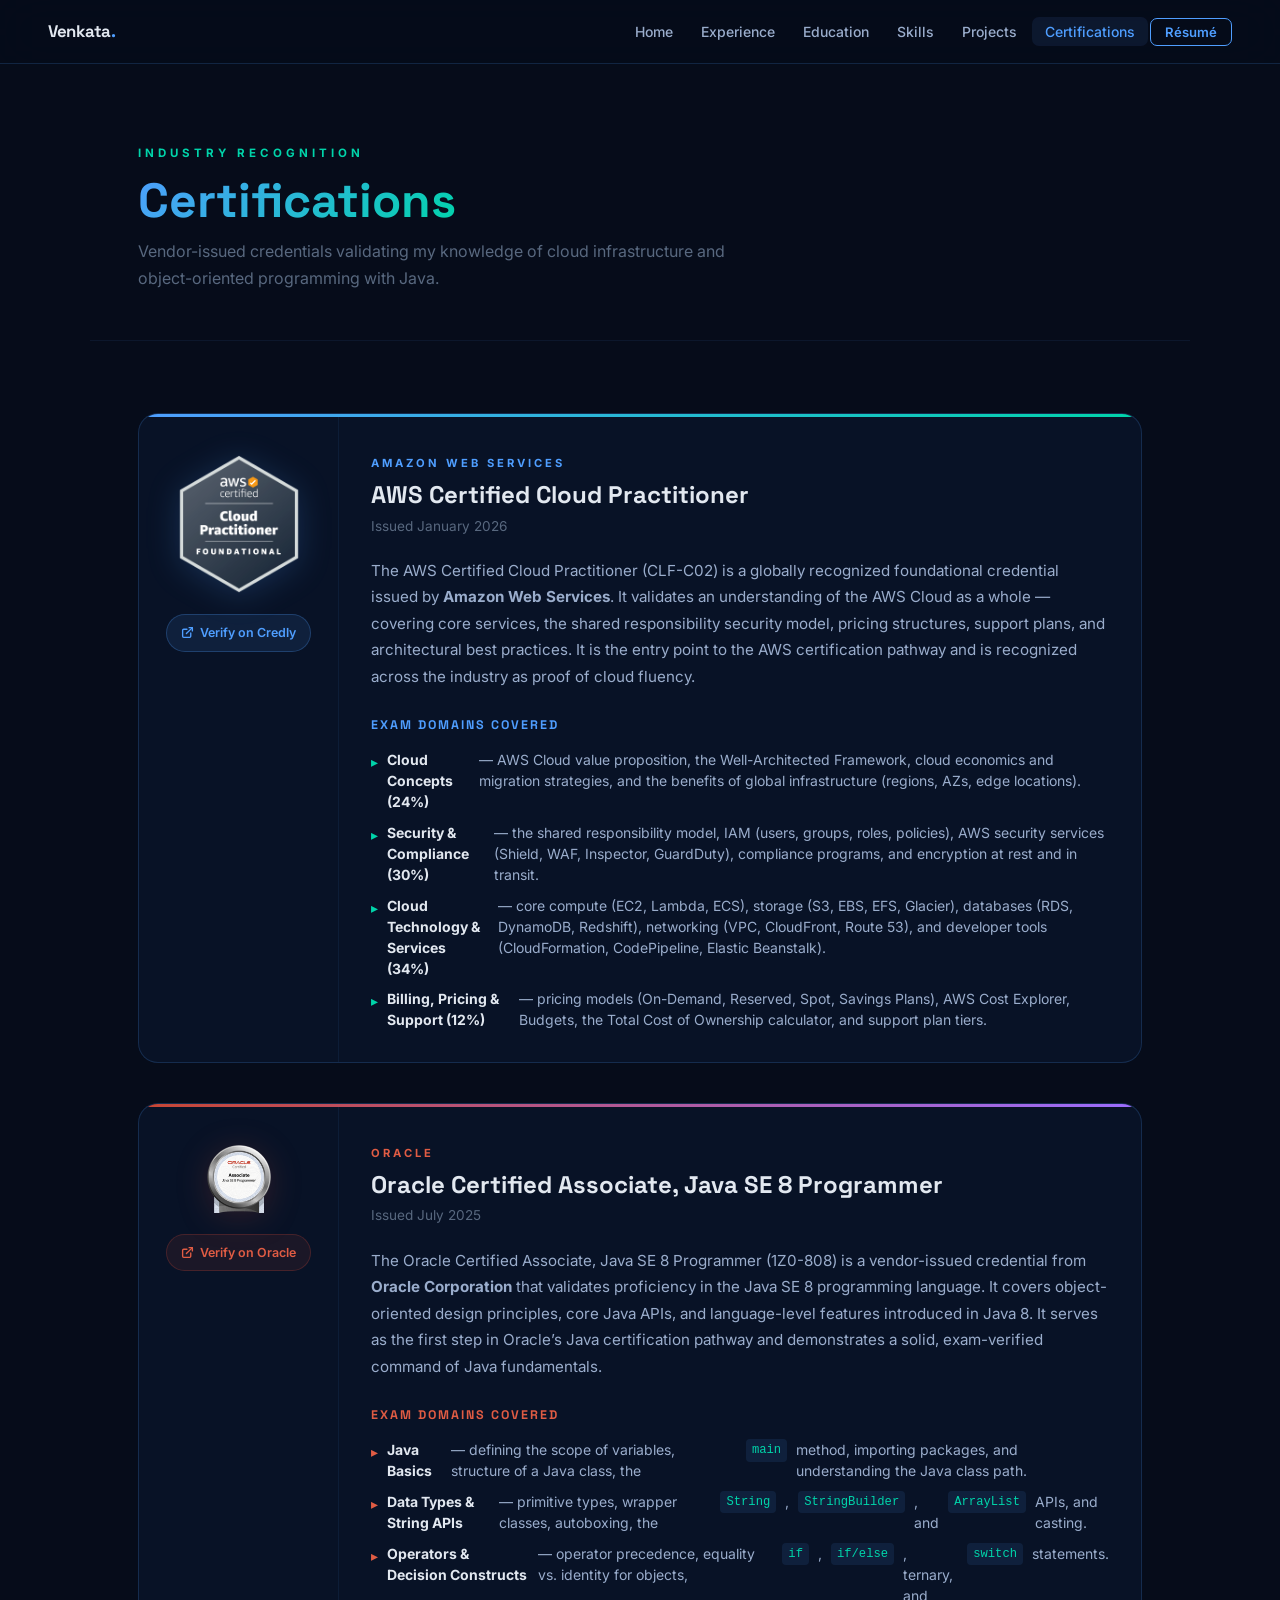
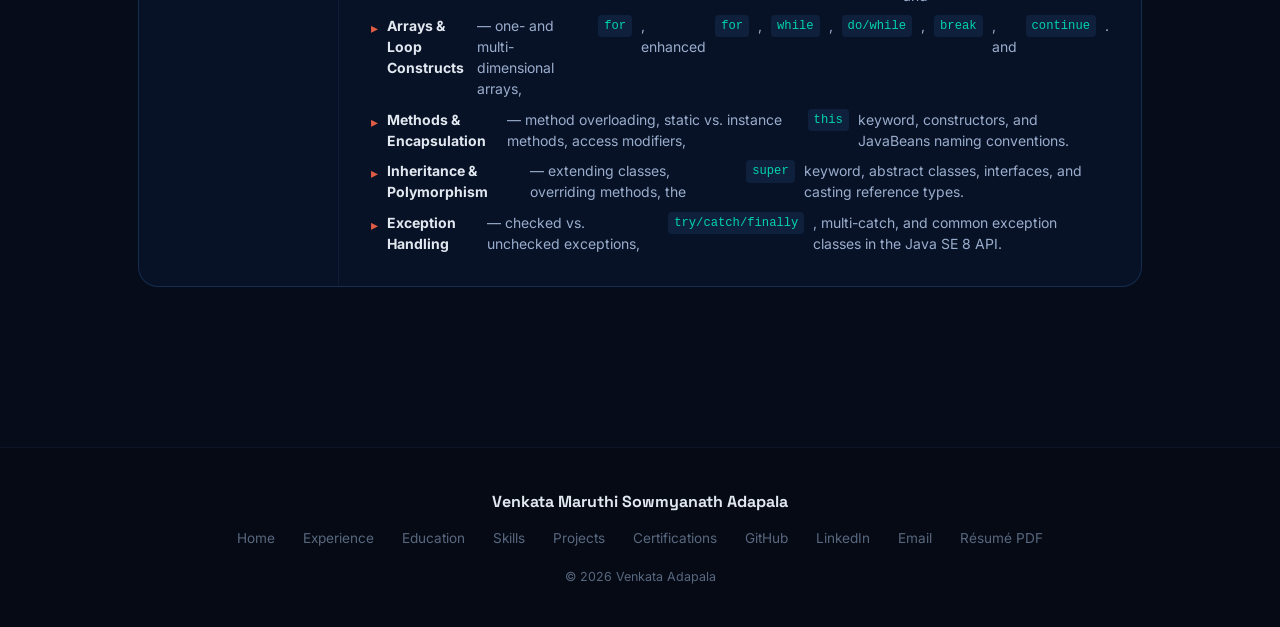
==== certifications.html @ 944f1731 "Redesign portfolio as multi-page dark-theme site - style.css: Complete rewrite to a dark glassmorphi" ====
<!doctype html>
<html lang="en">
  <head>
    <meta charset="utf-8" />
    <meta name="viewport" content="width=device-width, initial-scale=1" />
    <title>Certifications | Venkata Adapala</title>
    <link rel="stylesheet" href="style.css" />
    <style>
      /* ── Cert detail layout ── */
      .cert-detail-card {
        background: var(--card);
        border: 1px solid var(--border);
        border-radius: 20px;
        overflow: hidden;
        margin-bottom: 2.5rem;
        backdrop-filter: blur(10px);
        transition: border-color 0.3s, box-shadow 0.3s;
      }
      .cert-detail-card:hover {
        border-color: rgba(79, 158, 255, 0.4);
        box-shadow: var(--shadow), var(--glow-blue);
      }

      .cert-detail-top {
        position: relative;
      }
      .cert-detail-top::before {
        content: '';
        position: absolute;
        top: 0; left: 0; right: 0;
        height: 3px;
        background: linear-gradient(90deg, var(--accent), var(--teal));
      }
      .cert-detail-card.oracle .cert-detail-top::before {
        background: linear-gradient(90deg, #c74634, var(--purple));
      }

      .cert-detail-body {
        display: grid;
        grid-template-columns: 200px 1fr;
        gap: 0;
      }

      .cert-badge-col {
        display: flex;
        flex-direction: column;
        align-items: center;
        justify-content: flex-start;
        padding: 2.5rem 1.5rem 2rem;
        border-right: 1px solid var(--border-soft);
        gap: 1.25rem;
      }
      .cert-badge-img {
        width: 140px;
        height: auto;
        object-fit: contain;
        filter: drop-shadow(0 4px 16px rgba(79, 158, 255, 0.2));
        transition: transform 0.3s, filter 0.3s;
      }
      .cert-detail-card.oracle .cert-badge-img {
        filter: drop-shadow(0 4px 16px rgba(199, 70, 52, 0.2));
      }
      .cert-badge-img:hover {
        transform: scale(1.04);
      }
      .cert-verify-btn {
        display: inline-flex;
        align-items: center;
        gap: 6px;
        font-size: 0.78rem;
        font-weight: 600;
        padding: 7px 14px;
        border-radius: 20px;
        text-decoration: none;
        background: rgba(79, 158, 255, 0.1);
        border: 1px solid rgba(79, 158, 255, 0.25);
        color: var(--accent);
        transition: background 0.2s, border-color 0.2s;
        text-align: center;
      }
      .cert-verify-btn:hover {
        background: rgba(79, 158, 255, 0.2);
        border-color: var(--accent);
      }
      .cert-detail-card.oracle .cert-verify-btn {
        background: rgba(199, 70, 52, 0.1);
        border-color: rgba(199, 70, 52, 0.25);
        color: #e05c44;
      }
      .cert-detail-card.oracle .cert-verify-btn:hover {
        background: rgba(199, 70, 52, 0.2);
        border-color: #c74634;
      }

      .cert-info-col {
        padding: 2.5rem 2rem 2rem;
      }
      .cert-detail-issuer {
        font-size: 0.7rem;
        letter-spacing: 3px;
        text-transform: uppercase;
        color: var(--accent);
        font-weight: 700;
        margin-bottom: 0.4rem;
      }
      .cert-detail-card.oracle .cert-detail-issuer { color: #e05c44; }

      .cert-detail-title {
        font-family: var(--font-head);
        font-size: 1.5rem;
        font-weight: 700;
        color: var(--text);
        margin-bottom: 0.3rem;
        line-height: 1.25;
      }
      .cert-detail-date {
        font-size: 0.85rem;
        color: var(--muted);
        margin-bottom: 1.25rem;
      }
      .cert-detail-desc {
        font-size: 0.95rem;
        color: var(--text-dim);
        line-height: 1.75;
        margin-bottom: 1.5rem;
      }

      .cert-domains-heading {
        font-family: var(--font-head);
        font-size: 0.78rem;
        font-weight: 700;
        letter-spacing: 2px;
        text-transform: uppercase;
        color: var(--accent);
        margin-bottom: 0.85rem;
      }
      .cert-detail-card.oracle .cert-domains-heading { color: #e05c44; }

      .domain-list {
        list-style: none;
        display: grid;
        gap: 0.6rem;
      }
      .domain-list li {
        display: flex;
        align-items: flex-start;
        gap: 9px;
        font-size: 0.875rem;
        color: var(--text-dim);
        line-height: 1.5;
      }
      .domain-list li::before {
        content: '▸';
        color: var(--teal);
        flex-shrink: 0;
        margin-top: 2px;
      }
      .cert-detail-card.oracle .domain-list li::before { color: #e05c44; }
      .domain-list li strong { color: var(--text); }

      /* Responsive: stack on small screens */
      @media (max-width: 640px) {
        .cert-detail-body {
          grid-template-columns: 1fr;
        }
        .cert-badge-col {
          border-right: none;
          border-bottom: 1px solid var(--border-soft);
          padding: 2rem 1.5rem 1.5rem;
          flex-direction: row;
          justify-content: flex-start;
          gap: 1.5rem;
        }
        .cert-badge-img { width: 100px; }
      }
    </style>
  </head>
  <body>

    <!-- ── NAVBAR ── -->
    <nav class="navbar">
      <a class="nav-logo" href="index.html">Venkata<em>.</em></a>
      <ul class="nav-links" id="navLinks">
        <li><a href="index.html">Home</a></li>
        <li><a href="experience.html">Experience</a></li>
        <li><a href="education.html">Education</a></li>
        <li><a href="skills.html">Skills</a></li>
        <li><a href="projects.html">Projects</a></li>
        <li><a href="certifications.html" class="active">Certifications</a></li>
        <li><a href="assets/Resume.pdf" class="nav-resume" target="_blank" rel="noopener">R&eacute;sum&eacute;</a></li>
      </ul>
      <button class="hamburger" id="hamburger" aria-label="Toggle navigation">
        <span></span><span></span><span></span>
      </button>
    </nav>

    <div class="page-wrapper">

      <!-- ── PAGE HERO ── -->
      <div class="page-hero">
        <p class="page-hero-eyebrow">Industry Recognition</p>
        <h1 class="page-hero-title"><em>Certifications</em></h1>
        <p class="page-hero-sub">
          Vendor-issued credentials validating my knowledge of cloud infrastructure and
          object-oriented programming with Java.
        </p>
      </div>

      <!-- ════════════════════════════════════════════
           CERTIFICATIONS
           ════════════════════════════════════════════ -->
      <section class="section">

        <!-- ── AWS Certified Cloud Practitioner ── -->
        <article class="cert-detail-card reveal">
          <div class="cert-detail-top"></div>
          <div class="cert-detail-body">

            <div class="cert-badge-col">
              <img
                src="assets/images/AWSCP.png"
                alt="AWS Certified Cloud Practitioner badge"
                class="cert-badge-img"
              />
              <a
                href="https://www.credly.com/badges/1d6ad7a2-d130-4144-a106-b67f6eaf83ff/public_url"
                target="_blank"
                rel="noopener"
                class="cert-verify-btn"
              >
                <svg width="13" height="13" viewBox="0 0 24 24" fill="none" stroke="currentColor" stroke-width="2.5" stroke-linecap="round" stroke-linejoin="round" aria-hidden="true"><path d="M18 13v6a2 2 0 0 1-2 2H5a2 2 0 0 1-2-2V8a2 2 0 0 1 2-2h6"/><polyline points="15 3 21 3 21 9"/><line x1="10" y1="14" x2="21" y2="3"/></svg>
                Verify on Credly
              </a>
            </div>

            <div class="cert-info-col">
              <p class="cert-detail-issuer">Amazon Web Services</p>
              <h2 class="cert-detail-title">AWS Certified Cloud Practitioner</h2>
              <p class="cert-detail-date">Issued January 2026</p>

              <p class="cert-detail-desc">
                The AWS Certified Cloud Practitioner (CLF-C02) is a globally recognized
                foundational credential issued by <strong>Amazon Web Services</strong>.
                It validates an understanding of the AWS Cloud as a whole &mdash; covering
                core services, the shared responsibility security model, pricing structures,
                support plans, and architectural best practices. It is the entry point to
                the AWS certification pathway and is recognized across the industry as
                proof of cloud fluency.
              </p>

              <p class="cert-domains-heading">Exam Domains Covered</p>
              <ul class="domain-list">
                <li>
                  <strong>Cloud Concepts (24%)</strong> &mdash; AWS Cloud value proposition,
                  the Well-Architected Framework, cloud economics and migration strategies,
                  and the benefits of global infrastructure (regions, AZs, edge locations).
                </li>
                <li>
                  <strong>Security &amp; Compliance (30%)</strong> &mdash; the shared
                  responsibility model, IAM (users, groups, roles, policies), AWS security
                  services (Shield, WAF, Inspector, GuardDuty), compliance programs, and
                  encryption at rest and in transit.
                </li>
                <li>
                  <strong>Cloud Technology &amp; Services (34%)</strong> &mdash; core compute
                  (EC2, Lambda, ECS), storage (S3, EBS, EFS, Glacier), databases (RDS, DynamoDB,
                  Redshift), networking (VPC, CloudFront, Route 53), and developer tools
                  (CloudFormation, CodePipeline, Elastic Beanstalk).
                </li>
                <li>
                  <strong>Billing, Pricing &amp; Support (12%)</strong> &mdash; pricing models
                  (On-Demand, Reserved, Spot, Savings Plans), AWS Cost Explorer, Budgets, the
                  Total Cost of Ownership calculator, and support plan tiers.
                </li>
              </ul>
            </div>
          </div>
        </article>

        <!-- ── Oracle Certified Associate, Java SE 8 ── -->
        <article class="cert-detail-card oracle reveal">
          <div class="cert-detail-top"></div>
          <div class="cert-detail-body">

            <div class="cert-badge-col">
              <img
                src="assets/images/OCAJSE8.png"
                alt="Oracle Certified Associate Java SE 8 Programmer badge"
                class="cert-badge-img"
              />
              <a
                href="https://catalog-education.oracle.com/pls/certview/sharebadge?id=3DC06C202E5893F1482C2C084CE3075642F5B4B09B7A5D0A1B946CA68EA220D0"
                target="_blank"
                rel="noopener"
                class="cert-verify-btn"
              >
                <svg width="13" height="13" viewBox="0 0 24 24" fill="none" stroke="currentColor" stroke-width="2.5" stroke-linecap="round" stroke-linejoin="round" aria-hidden="true"><path d="M18 13v6a2 2 0 0 1-2 2H5a2 2 0 0 1-2-2V8a2 2 0 0 1 2-2h6"/><polyline points="15 3 21 3 21 9"/><line x1="10" y1="14" x2="21" y2="3"/></svg>
                Verify on Oracle
              </a>
            </div>

            <div class="cert-info-col">
              <p class="cert-detail-issuer">Oracle</p>
              <h2 class="cert-detail-title">Oracle Certified Associate, Java SE 8 Programmer</h2>
              <p class="cert-detail-date">Issued July 2025</p>

              <p class="cert-detail-desc">
                The Oracle Certified Associate, Java SE 8 Programmer (1Z0-808) is a
                vendor-issued credential from <strong>Oracle Corporation</strong> that
                validates proficiency in the Java SE 8 programming language. It covers
                object-oriented design principles, core Java APIs, and language-level
                features introduced in Java 8. It serves as the first step in Oracle&rsquo;s
                Java certification pathway and demonstrates a solid, exam-verified command
                of Java fundamentals.
              </p>

              <p class="cert-domains-heading">Exam Domains Covered</p>
              <ul class="domain-list">
                <li>
                  <strong>Java Basics</strong> &mdash; defining the scope of variables,
                  structure of a Java class, the <code>main</code> method, importing
                  packages, and understanding the Java class path.
                </li>
                <li>
                  <strong>Data Types &amp; String APIs</strong> &mdash; primitive types,
                  wrapper classes, autoboxing, the <code>String</code>,
                  <code>StringBuilder</code>, and <code>ArrayList</code> APIs, and casting.
                </li>
                <li>
                  <strong>Operators &amp; Decision Constructs</strong> &mdash; operator
                  precedence, equality vs. identity for objects, <code>if</code>,
                  <code>if/else</code>, ternary, and <code>switch</code> statements.
                </li>
                <li>
                  <strong>Arrays &amp; Loop Constructs</strong> &mdash; one- and
                  multi-dimensional arrays, <code>for</code>, enhanced <code>for</code>,
                  <code>while</code>, <code>do/while</code>, <code>break</code>, and
                  <code>continue</code>.
                </li>
                <li>
                  <strong>Methods &amp; Encapsulation</strong> &mdash; method overloading,
                  static vs. instance methods, access modifiers, <code>this</code> keyword,
                  constructors, and JavaBeans naming conventions.
                </li>
                <li>
                  <strong>Inheritance &amp; Polymorphism</strong> &mdash; extending classes,
                  overriding methods, the <code>super</code> keyword, abstract classes,
                  interfaces, and casting reference types.
                </li>
                <li>
                  <strong>Exception Handling</strong> &mdash; checked vs. unchecked exceptions,
                  <code>try/catch/finally</code>, multi-catch, and common exception classes
                  in the Java SE 8 API.
                </li>
              </ul>
            </div>
          </div>
        </article>

      </section>
    </div><!-- /page-wrapper -->

    <!-- ── FOOTER ── -->
    <footer class="site-footer">
      <div class="footer-name">Venkata Maruthi Sowmyanath Adapala</div>
      <div class="footer-links">
        <a href="index.html">Home</a>
        <a href="experience.html">Experience</a>
        <a href="education.html">Education</a>
        <a href="skills.html">Skills</a>
        <a href="projects.html">Projects</a>
        <a href="certifications.html">Certifications</a>
        <a href="https://github.com/AvianSilk" target="_blank" rel="noopener">GitHub</a>
        <a href="https://www.linkedin.com/in/venkata-adapala/" target="_blank" rel="noopener">LinkedIn</a>
        <a href="mailto:avmsowmyanath8@gmail.com">Email</a>
        <a href="assets/Resume.pdf" target="_blank" rel="noopener">R&eacute;sum&eacute; PDF</a>
      </div>
      <div class="footer-copy">&copy; <span id="year"></span> Venkata Adapala</div>
    </footer>

    <script src="script.js"></script>
  </body>
</html>
---- style.css ----
/* ============================================================
   Portfolio – Venkata Adapala
   Dark theme · Glassmorphism · Scroll-reveal · Multi-page
   ============================================================ */

@import url('https://fonts.googleapis.com/css2?family=Space+Grotesk:wght@400;500;600;700&family=Inter:wght@300;400;500;600&display=swap');

/* ---- Variables ---- */
:root {
  --bg:          #060c1a;
  --bg-2:        #0a1428;
  --card:        rgba(10, 20, 42, 0.85);
  --card-solid:  #0b1730;
  --accent:      #4f9eff;
  --teal:        #00d4aa;
  --purple:      #9b6dff;
  --amber:       #ffa94d;
  --text:        #e2e8f0;
  --text-dim:    #9aadcc;
  --muted:       #58687f;
  --border:      rgba(79, 158, 255, 0.18);
  --border-soft: rgba(79, 158, 255, 0.08);
  --shadow:      0 12px 40px rgba(0, 0, 0, 0.55);
  --glow-blue:   0 0 32px rgba(79, 158, 255, 0.22);
  --glow-teal:   0 0 32px rgba(0, 212, 170, 0.22);
  --font-head:   'Space Grotesk', system-ui, sans-serif;
  --font-body:   'Inter', system-ui, sans-serif;
}

/* ---- Reset ---- */
*, *::before, *::after { box-sizing: border-box; margin: 0; padding: 0; }
html { scroll-behavior: smooth; }
body {
  font-family: var(--font-body);
  background: var(--bg);
  color: var(--text);
  line-height: 1.7;
  overflow-x: hidden;
  min-height: 100vh;
}

/* ============================================================
   NAVBAR
   ============================================================ */
.navbar {
  position: fixed;
  top: 0; left: 0; right: 0;
  z-index: 1000;
  height: 64px;
  display: flex;
  align-items: center;
  justify-content: space-between;
  padding: 0 clamp(1rem, 4vw, 3rem);
  background: rgba(6, 12, 26, 0.82);
  backdrop-filter: blur(24px);
  -webkit-backdrop-filter: blur(24px);
  border-bottom: 1px solid var(--border);
}

.nav-logo {
  font-family: var(--font-head);
  font-weight: 700;
  font-size: 1.05rem;
  color: var(--text);
  text-decoration: none;
  letter-spacing: -0.3px;
  white-space: nowrap;
}
.nav-logo em { font-style: normal; color: var(--accent); }

.nav-links {
  display: flex;
  align-items: center;
  gap: 2px;
  list-style: none;
}
.nav-links a {
  color: var(--text-dim);
  text-decoration: none;
  font-size: 0.875rem;
  font-weight: 500;
  padding: 6px 13px;
  border-radius: 7px;
  transition: color 0.2s, background 0.2s;
}
.nav-links a:hover,
.nav-links a.active { color: var(--accent); background: rgba(79,158,255,0.09); }

.nav-resume {
  border: 1px solid var(--accent);
  color: var(--accent) !important;
  background: transparent !important;
  padding: 5px 14px !important;
  border-radius: 7px;
  font-weight: 600 !important;
  font-size: 0.82rem !important;
  transition: background 0.2s, color 0.2s !important;
}
.nav-resume:hover { background: var(--accent) !important; color: var(--bg) !important; }

.hamburger {
  display: none;
  flex-direction: column;
  justify-content: center;
  gap: 5px;
  cursor: pointer;
  background: none;
  border: none;
  padding: 4px;
}
.hamburger span {
  display: block;
  width: 22px;
  height: 2px;
  background: var(--text);
  border-radius: 2px;
  transition: transform 0.3s, opacity 0.3s;
}

/* ============================================================
   HERO
   ============================================================ */
.hero {
  position: relative;
  min-height: 100vh;
  display: flex;
  align-items: center;
  justify-content: center;
  padding: 80px 2rem 5rem;
  overflow: hidden;
}

#star-canvas {
  position: absolute;
  inset: 0;
  z-index: 0;
  pointer-events: none;
}

.hero-bg {
  position: absolute;
  inset: 0;
  background:
    radial-gradient(ellipse 80% 55% at 50% -5%, rgba(79,158,255,0.1) 0%, transparent 65%),
    radial-gradient(ellipse 45% 35% at 85% 80%, rgba(0,212,170,0.07) 0%, transparent 55%);
  z-index: 0;
}

.hero-content {
  position: relative;
  z-index: 2;
  text-align: center;
  max-width: 740px;
}

/* Hero photo */
.hero-photo {
  display: block;
  width: 200px;
  border-radius: 12px;
  margin: 0 auto 1.75rem;
  object-fit: cover;
  border: 1px solid var(--border);
}

/* Text */
.hero-eyebrow {
  font-size: 0.72rem;
  letter-spacing: 4px;
  text-transform: uppercase;
  color: var(--teal);
  font-weight: 700;
  margin-bottom: 0.6rem;
}

.hero-name {
  font-family: var(--font-head);
  font-size: clamp(2rem, 6vw, 3.6rem);
  font-weight: 700;
  line-height: 1.1;
  margin-bottom: 1rem;
  background: linear-gradient(120deg, #fff 0%, var(--accent) 50%, var(--teal) 100%);
  background-size: 200% 100%;
  -webkit-background-clip: text;
  background-clip: text;
  -webkit-text-fill-color: transparent;
  animation: shimmer 5s ease-in-out infinite;
}
@keyframes shimmer { 0%,100%{ background-position:0% 50%; } 50%{ background-position:100% 50%; } }

.hero-tagline {
  font-size: 1.15rem;
  color: var(--text-dim);
  margin-bottom: 0.4rem;
  min-height: 1.9rem;
}
.hero-tagline .typed-text { color: var(--accent); font-weight: 600; }
.cursor {
  display: inline-block;
  width: 2px;
  height: 1em;
  background: var(--accent);
  vertical-align: middle;
  margin-left: 2px;
  animation: blink 1s step-end infinite;
}
@keyframes blink { 50%{ opacity:0; } }

.hero-desc {
  font-size: 0.97rem;
  color: var(--muted);
  margin: 0.9rem auto 2.2rem;
  max-width: 460px;
}

.hero-actions {
  display: flex;
  gap: 12px;
  justify-content: center;
  flex-wrap: wrap;
  margin-bottom: 2.5rem;
}

.hero-socials {
  display: flex;
  gap: 10px;
  justify-content: center;
  flex-wrap: wrap;
}
.social-pill {
  display: inline-flex;
  align-items: center;
  gap: 6px;
  color: var(--muted);
  text-decoration: none;
  font-size: 0.85rem;
  padding: 6px 14px;
  border: 1px solid var(--border-soft);
  border-radius: 20px;
  transition: color 0.2s, border-color 0.2s, background 0.2s;
}
.social-pill:hover {
  color: var(--accent);
  border-color: var(--border);
  background: rgba(79,158,255,0.06);
}

/* ============================================================
   BUTTONS
   ============================================================ */
.btn {
  display: inline-flex;
  align-items: center;
  gap: 7px;
  padding: 11px 24px;
  border-radius: 8px;
  font-weight: 600;
  font-size: 0.9rem;
  text-decoration: none;
  border: none;
  cursor: pointer;
  transition: transform 0.2s, box-shadow 0.2s;
}
.btn:hover { transform: translateY(-2px); }

.btn-primary {
  background: linear-gradient(135deg, var(--accent) 0%, #3b82f6 100%);
  color: #fff;
}
.btn-primary:hover { box-shadow: 0 8px 28px rgba(79,158,255,0.4); }

.btn-teal {
  background: linear-gradient(135deg, var(--teal) 0%, #00a888 100%);
  color: #040c1a;
  font-weight: 700;
}
.btn-teal:hover { box-shadow: 0 8px 28px rgba(0,212,170,0.38); }

.btn-ghost {
  background: transparent;
  border: 1px solid var(--border);
  color: var(--text-dim);
}
.btn-ghost:hover { border-color: var(--accent); color: var(--accent); }

.link-btn,
.cert-verify-btn {
  display: inline-flex;
  align-items: center;
  gap: 6px;
  font-size: 0.78rem;
  font-weight: 600;
  padding: 7px 14px;
  border-radius: 20px;
  text-decoration: none;
  background: rgba(79, 158, 255, 0.1);
  border: 1px solid rgba(79, 158, 255, 0.25);
  color: var(--accent);
  transition: background 0.2s, border-color 0.2s;
  text-align: center;
}
.link-btn:hover,
.cert-verify-btn:hover {
  background: rgba(79, 158, 255, 0.2);
  border-color: var(--accent);
}

/* ============================================================
   PAGE WRAPPER (non-hero pages)
   ============================================================ */
.page-wrapper { padding-top: 64px; }

.page-hero {
  padding: 5rem clamp(1rem,4vw,3rem) 3rem;
  max-width: 1100px;
  margin: 0 auto;
  border-bottom: 1px solid var(--border-soft);
}
.page-hero-eyebrow {
  font-size: 0.72rem;
  letter-spacing: 4px;
  text-transform: uppercase;
  color: var(--teal);
  font-weight: 700;
  margin-bottom: 0.6rem;
}
.page-hero-title {
  font-family: var(--font-head);
  font-size: clamp(2rem, 5vw, 3rem);
  font-weight: 700;
  color: var(--text);
  line-height: 1.15;
}
.page-hero-title em {
  font-style: normal;
  background: linear-gradient(135deg, var(--accent), var(--teal));
  -webkit-background-clip: text;
  background-clip: text;
  -webkit-text-fill-color: transparent;
}
.page-hero-sub {
  font-size: 1rem;
  color: var(--muted);
  margin-top: 0.6rem;
  max-width: 600px;
}

/* ============================================================
   SECTION
   ============================================================ */
.section {
  padding: 4.5rem clamp(1rem,4vw,3rem);
  max-width: 1100px;
  margin: 0 auto;
}

.section-eyebrow {
  font-size: 0.7rem;
  letter-spacing: 4px;
  text-transform: uppercase;
  color: var(--teal);
  font-weight: 700;
  margin-bottom: 0.5rem;
}
.section-title {
  font-family: var(--font-head);
  font-size: clamp(1.5rem,3.5vw,2rem);
  font-weight: 700;
  color: var(--text);
  margin-bottom: 0.4rem;
}
.section-title em {
  font-style: normal;
  background: linear-gradient(135deg, var(--accent), var(--teal));
  -webkit-background-clip: text;
  background-clip: text;
  -webkit-text-fill-color: transparent;
}
.section-rule {
  width: 48px;
  height: 3px;
  background: linear-gradient(90deg, var(--accent), var(--teal));
  border-radius: 3px;
  margin-bottom: 2.5rem;
}

/* ============================================================
   GLASS CARD (generic)
   ============================================================ */
.glass-card {
  background: var(--card);
  border: 1px solid var(--border);
  border-radius: 16px;
  padding: 2rem;
  backdrop-filter: blur(12px);
  -webkit-backdrop-filter: blur(12px);
  transition: border-color 0.3s, box-shadow 0.3s, transform 0.3s;
}
.glass-card:hover {
  border-color: rgba(79,158,255,0.38);
  box-shadow: var(--glow-blue), var(--shadow);
  transform: translateY(-4px);
}

/* ============================================================
   SCROLL REVEAL
   ============================================================ */
.reveal {
  opacity: 0;
  transform: translateY(22px);
  transition: opacity 0.6s ease, transform 0.6s ease;
}
.reveal.visible { opacity: 1; transform: none; }
.reveal-delay-1 { transition-delay: 0.1s; }
.reveal-delay-2 { transition-delay: 0.2s; }
.reveal-delay-3 { transition-delay: 0.3s; }

/* ============================================================
   HOME – SUMMARY
   ============================================================ */
.summary-card {
  background: var(--card);
  border: 1px solid var(--border);
  border-radius: 18px;
  padding: 2.5rem;
  backdrop-filter: blur(12px);
}
.summary-card p {
  font-size: 1.05rem;
  color: var(--text-dim);
  line-height: 1.8;
}
.summary-card p strong { color: var(--text); }

/* Stats row */
.stats-grid {
  display: grid;
  grid-template-columns: repeat(3, 1fr);
  gap: 1rem;
  margin-top: 2rem;
}
.stat-card {
  background: var(--card);
  border: 1px solid var(--border);
  border-radius: 14px;
  padding: 1.4rem 1rem;
  text-align: center;
  transition: transform 0.3s, border-color 0.3s;
}
.stat-card:hover { transform: translateY(-3px); border-color: rgba(79,158,255,0.35); }
.stat-number {
  font-family: var(--font-head);
  font-size: 2.2rem;
  font-weight: 700;
  background: linear-gradient(135deg, var(--accent), var(--teal));
  -webkit-background-clip: text;
  background-clip: text;
  -webkit-text-fill-color: transparent;
  display: block;
  line-height: 1.1;
}
.stat-label { font-size: 0.8rem; color: var(--muted); margin-top: 5px; line-height: 1.3; }

/* ============================================================
   HOME – AWARDS
   ============================================================ */
.awards-grid {
  display: grid;
  grid-template-columns: 1fr 1fr;
  gap: 1.25rem;
}
.award-card {
  background: var(--card);
  border: 1px solid var(--border);
  border-radius: 14px;
  padding: 1.5rem;
  display: flex;
  gap: 1.1rem;
  align-items: flex-start;
  transition: border-color 0.3s, transform 0.3s;
}
.award-card:hover { border-color: rgba(79,158,255,0.35); transform: translateY(-3px); }
.award-icon {
  font-size: 1.6rem;
  width: 48px;
  height: 48px;
  flex-shrink: 0;
  display: flex;
  align-items: center;
  justify-content: center;
  background: rgba(79,158,255,0.08);
  border: 1px solid var(--border);
  border-radius: 12px;
}
.award-title {
  font-family: var(--font-head);
  font-size: 0.97rem;
  font-weight: 600;
  color: var(--text);
}
.award-meta { font-size: 0.8rem; color: var(--muted); margin-top: 2px; }
.award-desc { font-size: 0.875rem; color: var(--text-dim); margin-top: 6px; line-height: 1.5; }

/* ============================================================
   PROJECTS PAGE
   ============================================================ */
.project-card {
  background: var(--card);
  border: 1px solid var(--border);
  border-radius: 20px;
  overflow: hidden;
  margin-bottom: 2.5rem;
  backdrop-filter: blur(10px);
  transition: border-color 0.3s, box-shadow 0.3s;
}
.project-card:hover {
  border-color: rgba(79,158,255,0.4);
  box-shadow: var(--shadow), var(--glow-blue);
}

.project-header {
  padding: 2rem 2rem 1.5rem;
  border-bottom: 1px solid var(--border-soft);
  position: relative;
}
.project-header::before {
  content: '';
  position: absolute;
  top: 0; left: 0; right: 0;
  height: 3px;
  background: linear-gradient(90deg, var(--accent), var(--teal));
}
.project-header.purple-top::before {
  background: linear-gradient(90deg, var(--purple), var(--accent));
}

.project-type {
  font-size: 0.7rem;
  letter-spacing: 3px;
  text-transform: uppercase;
  color: var(--teal);
  font-weight: 700;
  margin-bottom: 0.5rem;
}
.project-title-row {
  display: flex;
  align-items: center;
  gap: 14px;
  flex-wrap: wrap;
  margin-bottom: 0.3rem;
}
.project-logo {
  height: 40px;
  width: auto;
  object-fit: contain;
  border-radius: 8px;
}
.project-title {
  font-family: var(--font-head);
  font-size: 1.65rem;
  font-weight: 700;
  color: var(--text);
}
.project-title a { color: inherit; text-decoration: none; transition: color 0.2s; }
.project-title a:hover { color: var(--accent); }
.project-date { font-size: 0.83rem; color: var(--muted); }

.project-body { padding: 1.75rem 2rem 0; }
.project-desc {
  font-size: 0.95rem;
  color: var(--text-dim);
  line-height: 1.75;
  margin-bottom: 1.5rem;
}

/* Tech tags */
.tech-stack { display: flex; flex-wrap: wrap; gap: 8px; margin-bottom: 1.5rem; }
.tag {
  font-size: 0.76rem;
  font-weight: 600;
  padding: 4px 11px;
  border-radius: 20px;
  letter-spacing: 0.2px;
  text-decoration: none;
}
a.tag:hover { opacity: 0.8; }
.tag-blue   { background:rgba(79,158,255,0.12); color:var(--accent);  border:1px solid rgba(79,158,255,0.25); }
.tag-teal   { background:rgba(0,212,170,0.1);   color:var(--teal);   border:1px solid rgba(0,212,170,0.22); }
.tag-purple { background:rgba(155,109,255,0.1); color:var(--purple); border:1px solid rgba(155,109,255,0.22); }
.tag-amber  { background:rgba(255,169,77,0.1);  color:var(--amber);  border:1px solid rgba(255,169,77,0.22); }
.tag-gray   { background:rgba(90,105,125,0.14); color:var(--text-dim);border:1px solid rgba(90,105,125,0.2); }

/* Feature list */
.features-heading {
  font-family: var(--font-head);
  font-size: 0.82rem;
  font-weight: 700;
  letter-spacing: 2px;
  text-transform: uppercase;
  color: var(--accent);
  margin-bottom: 0.85rem;
}
.feature-list { list-style: none; display: grid; gap: 0.65rem; margin-bottom: 1.5rem; }
.feature-list li {
  display: flex;
  gap: 9px;
  align-items: flex-start;
  font-size: 0.9rem;
  color: var(--text-dim);
  line-height: 1.55;
}
.feature-list li::before { content:'▸'; color:var(--teal); flex-shrink:0; margin-top:2px; }
.feature-list li strong { color: var(--text); }

/* Project metrics bar */
.metrics-row {
  display: flex;
  flex-wrap: wrap;
  gap: 0.75rem;
  margin-bottom: 1.5rem;
}
.metric-chip {
  display: inline-flex;
  align-items: center;
  gap: 6px;
  font-size: 0.8rem;
  font-weight: 600;
  padding: 5px 13px;
  border-radius: 20px;
  background: rgba(0,212,170,0.08);
  border: 1px solid rgba(0,212,170,0.18);
  color: var(--teal);
}

.project-footer {
  padding: 1.25rem 2rem;
  border-top: 1px solid var(--border-soft);
  display: flex;
  gap: 1rem;
  align-items: center;
  flex-wrap: wrap;
}

/* two-col features on large screens */
.features-2col { columns: 2; column-gap: 2rem; }
.features-2col li { break-inside: avoid; }

/* ============================================================
   CERTIFICATIONS
   ============================================================ */
.cert-grid {
  display: grid;
  grid-template-columns: 1fr 1fr;
  gap: 1.5rem;
}
.cert-card {
  background: var(--card);
  border: 1px solid var(--border);
  border-radius: 16px;
  padding: 1.75rem;
  position: relative;
  overflow: hidden;
  backdrop-filter: blur(10px);
  transition: border-color 0.3s, box-shadow 0.3s, transform 0.3s;
}
.cert-card::after {
  content: '';
  position: absolute;
  bottom: 0; left: 0; right: 0;
  height: 3px;
  background: linear-gradient(90deg, var(--accent), var(--purple));
}
.cert-card:hover {
  border-color: rgba(79,158,255,0.38);
  box-shadow: var(--shadow), var(--glow-blue);
  transform: translateY(-4px);
}
.cert-issuer {
  font-size: 0.7rem;
  letter-spacing: 3px;
  text-transform: uppercase;
  color: var(--accent);
  font-weight: 700;
  margin-bottom: 0.5rem;
}
.cert-title {
  font-family: var(--font-head);
  font-size: 1.05rem;
  font-weight: 700;
  color: var(--text);
  margin-bottom: 0.4rem;
  line-height: 1.3;
}
.cert-title a { color: inherit; text-decoration: none; }
.cert-title a:hover { color: var(--accent); }
.cert-date { font-size: 0.8rem; color: var(--muted); margin-bottom: 0.9rem; }
.cert-desc { font-size: 0.875rem; color: var(--text-dim); line-height: 1.6; }

/* ============================================================
   EXPERIENCE TIMELINE
   ============================================================ */
.timeline {
  position: relative;
  padding-left: 2.25rem;
}
.timeline::before {
  content: '';
  position: absolute;
  left: 0; top: 6px; bottom: 0;
  width: 2px;
  background: linear-gradient(180deg, var(--accent), var(--teal) 70%, transparent);
}
.timeline-item { position: relative; margin-bottom: 2.75rem; }
.timeline-dot {
  position: absolute;
  left: -2.55rem;
  top: 5px;
  width: 14px;
  height: 14px;
  border-radius: 50%;
  background: var(--accent);
  border: 2.5px solid var(--bg);
  box-shadow: 0 0 0 3px rgba(79,158,255,0.28);
}
.timeline-date {
  font-size: 0.76rem;
  color: var(--teal);
  font-weight: 700;
  letter-spacing: 1px;
  text-transform: uppercase;
  margin-bottom: 0.35rem;
}
.timeline-title {
  font-family: var(--font-head);
  font-size: 1.15rem;
  font-weight: 700;
  color: var(--text);
  margin-bottom: 0.2rem;
}
.timeline-sub { font-size: 0.875rem; color: var(--muted); margin-bottom: 0.8rem; }
.timeline-sub a { color: var(--accent); text-decoration: none; }
.timeline-sub a:hover { text-decoration: underline; }

.timeline-content {
  background: var(--card);
  border: 1px solid var(--border);
  border-radius: 14px;
  padding: 1.35rem 1.5rem;
  backdrop-filter: blur(8px);
}
.timeline-list { list-style: none; display: grid; gap: 0.6rem; }
.timeline-list li {
  display: flex;
  gap: 9px;
  align-items: flex-start;
  font-size: 0.9rem;
  color: var(--text-dim);
  line-height: 1.55;
}
.timeline-list li::before { content:'▸'; color:var(--accent); flex-shrink:0; margin-top:2px; }
.timeline-list li strong { color: var(--text); }
.timeline-badge {
  display: inline-flex;
  align-items: center;
  gap: 5px;
  font-size: 0.76rem;
  font-weight: 700;
  padding: 3px 10px;
  border-radius: 20px;
  background: rgba(255,169,77,0.1);
  border: 1px solid rgba(255,169,77,0.22);
  color: var(--amber);
  margin-top: 0.75rem;
}

/* ============================================================
   EDUCATION
   ============================================================ */
.edu-card {
  background: var(--card);
  border: 1px solid var(--border);
  border-radius: 16px;
  padding: 2rem 2rem 2rem 2.5rem;
  position: relative;
  overflow: hidden;
  backdrop-filter: blur(10px);
  transition: border-color 0.3s, transform 0.3s;
}
.edu-card:hover { border-color: rgba(79,158,255,0.35); transform: translateY(-3px); }
.edu-card::before {
  content: '';
  position: absolute;
  top: 0; left: 0;
  width: 4px; height: 100%;
  background: linear-gradient(180deg, var(--accent), var(--teal));
  border-radius: 16px 0 0 16px;
}
.edu-degree {
  font-family: var(--font-head);
  font-size: 1.2rem;
  font-weight: 700;
  color: var(--text);
  margin-bottom: 0.25rem;
}
.edu-school { font-size: 0.9rem; color: var(--accent); font-weight: 500; margin-bottom: 0.2rem; }
.edu-dates  { font-size: 0.82rem; color: var(--muted); margin-bottom: 1.1rem; }
.edu-details { display: grid; gap: 0.6rem; }
.edu-detail {
  font-size: 0.875rem;
  color: var(--text-dim);
  display: flex;
  gap: 8px;
  align-items: flex-start;
  line-height: 1.55;
}
.edu-detail::before { content:'▸'; color:var(--teal); flex-shrink:0; margin-top:2px; }
.edu-detail strong { color: var(--text); }

/* ============================================================
   SKILLS PAGE
   ============================================================ */
.skills-grid {
  display: grid;
  grid-template-columns: 1fr 1fr;
  gap: 1.5rem;
}

.skill-group {
  background: var(--card);
  border: 1px solid var(--border);
  border-radius: 16px;
  padding: 1.75rem;
  backdrop-filter: blur(10px);
  transition: border-color 0.3s;
}
.skill-group:hover { border-color: rgba(79,158,255,0.3); }

.skill-group-header {
  display: flex;
  align-items: center;
  gap: 10px;
  margin-bottom: 1.25rem;
}
.skill-group-icon {
  font-size: 1.2rem;
  width: 38px;
  height: 38px;
  display: flex;
  align-items: center;
  justify-content: center;
  background: rgba(79,158,255,0.08);
  border: 1px solid var(--border);
  border-radius: 10px;
  flex-shrink: 0;
}
.skill-group-name {
  font-family: var(--font-head);
  font-size: 0.95rem;
  font-weight: 600;
  color: var(--text);
}

.skill-tags { display: flex; flex-wrap: wrap; gap: 9px; }
.skill-tag {
  font-size: 0.8rem;
  font-weight: 500;
  padding: 6px 14px;
  border-radius: 20px;
  background: rgba(79,158,255,0.07);
  border: 1px solid rgba(79,158,255,0.14);
  color: var(--text-dim);
  cursor: default;
  transition: background 0.2s, color 0.2s, border-color 0.2s, transform 0.2s;
}
.skill-tag:hover {
  background: rgba(79,158,255,0.15);
  color: var(--text);
  border-color: rgba(79,158,255,0.4);
  transform: translateY(-2px);
}
.skill-tag.star {
  background: rgba(0,212,170,0.08);
  border-color: rgba(0,212,170,0.2);
  color: var(--teal);
}
.skill-tag.star:hover {
  background: rgba(0,212,170,0.18);
  border-color: rgba(0,212,170,0.45);
}

/* proficiency legend strip */
.skills-legend {
  display: flex;
  gap: 1.5rem;
  align-items: center;
  margin-bottom: 2rem;
  flex-wrap: wrap;
}
.legend-item { display: flex; align-items: center; gap: 7px; font-size: 0.83rem; color: var(--muted); }
.legend-dot {
  width: 10px; height: 10px;
  border-radius: 50%;
}
.legend-dot.primary { background: var(--teal); }
.legend-dot.normal  { background: var(--accent); }

/* ============================================================
   FOOTER
   ============================================================ */
.site-footer {
  border-top: 1px solid var(--border-soft);
  padding: 2.5rem clamp(1rem,4vw,3rem);
  text-align: center;
  margin-top: 3rem;
  background: rgba(0,0,0,0.18);
}
.footer-name {
  font-family: var(--font-head);
  font-size: 1rem;
  font-weight: 700;
  color: var(--text);
  margin-bottom: 0.75rem;
}
.footer-links {
  display: flex;
  gap: 1.75rem;
  justify-content: center;
  flex-wrap: wrap;
  margin-bottom: 1rem;
}
.footer-links a {
  color: var(--muted);
  text-decoration: none;
  font-size: 0.85rem;
  transition: color 0.2s;
}
.footer-links a:hover { color: var(--accent); }
.footer-copy { font-size: 0.78rem; color: var(--muted); }

/* ============================================================
   MISC UTILITIES
   ============================================================ */
a { color: var(--accent); }
code {
  font-size: 0.87em;
  background: rgba(79,158,255,0.1);
  padding: 2px 6px;
  border-radius: 4px;
  color: var(--teal);
}

/* ============================================================
   RESPONSIVE
   ============================================================ */
@media (max-width: 900px) {
  .stats-grid      { grid-template-columns: repeat(2,1fr); }
  .skills-grid     { grid-template-columns: 1fr; }
  .features-2col   { columns: 1; }
}

@media (max-width: 700px) {
  .nav-links { display: none; }
  .hamburger { display: flex; }
  .nav-links.open {
    display: flex;
    flex-direction: column;
    position: fixed;
    top: 64px; left: 0; right: 0;
    background: rgba(6,12,26,0.97);
    backdrop-filter: blur(24px);
    -webkit-backdrop-filter: blur(24px);
    padding: 1.5rem;
    gap: 4px;
    border-bottom: 1px solid var(--border);
    z-index: 999;
  }
  .awards-grid  { grid-template-columns: 1fr; }
  .cert-grid    { grid-template-columns: 1fr; }
  .hero-name    { font-size: 2.2rem; }
  .hero-actions { gap: 10px; }
  .project-header, .project-body { padding-left: 1.25rem; padding-right: 1.25rem; }
  .project-footer { padding: 1rem 1.25rem; }
  .timeline { padding-left: 1.75rem; }
  .timeline-dot { left: -2rem; }
}

@media (max-width: 480px) {
  .stats-grid { grid-template-columns: 1fr 1fr; }
  .btn { padding: 10px 18px; font-size: 0.85rem; }
}
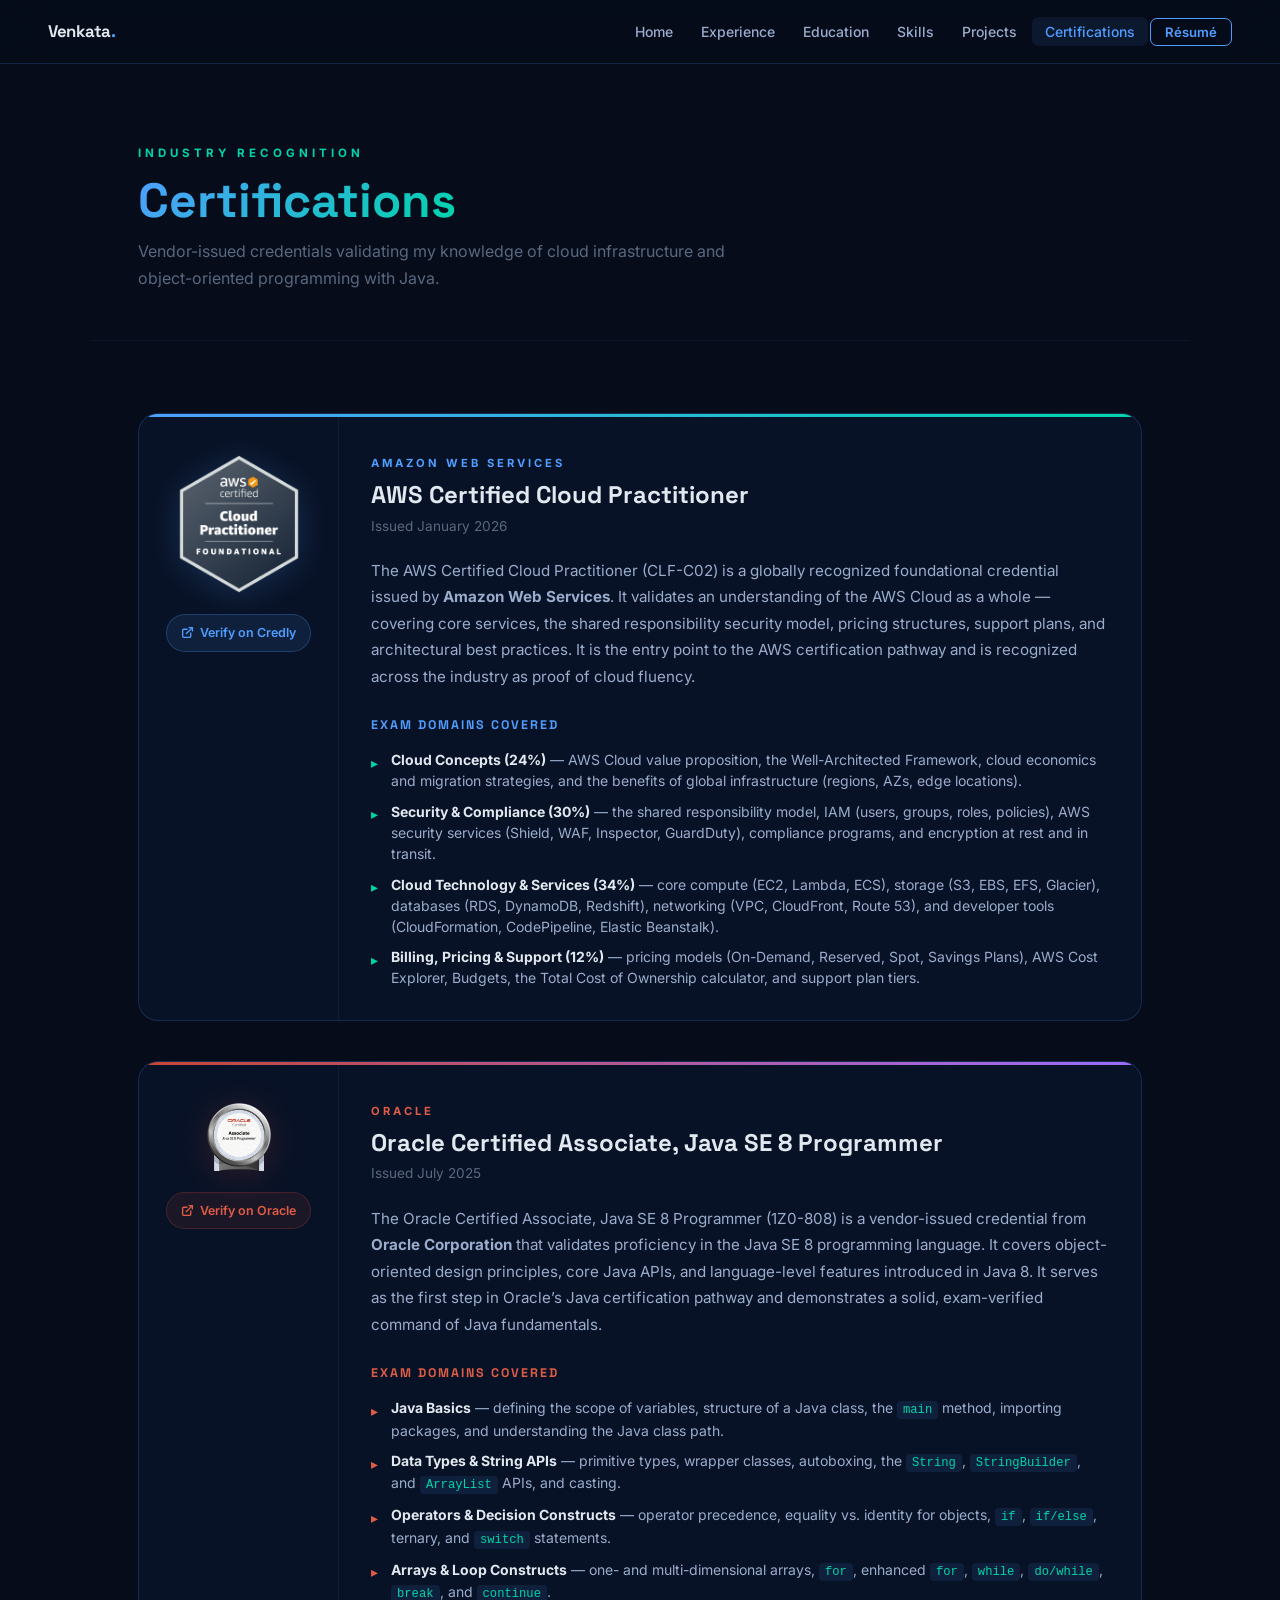
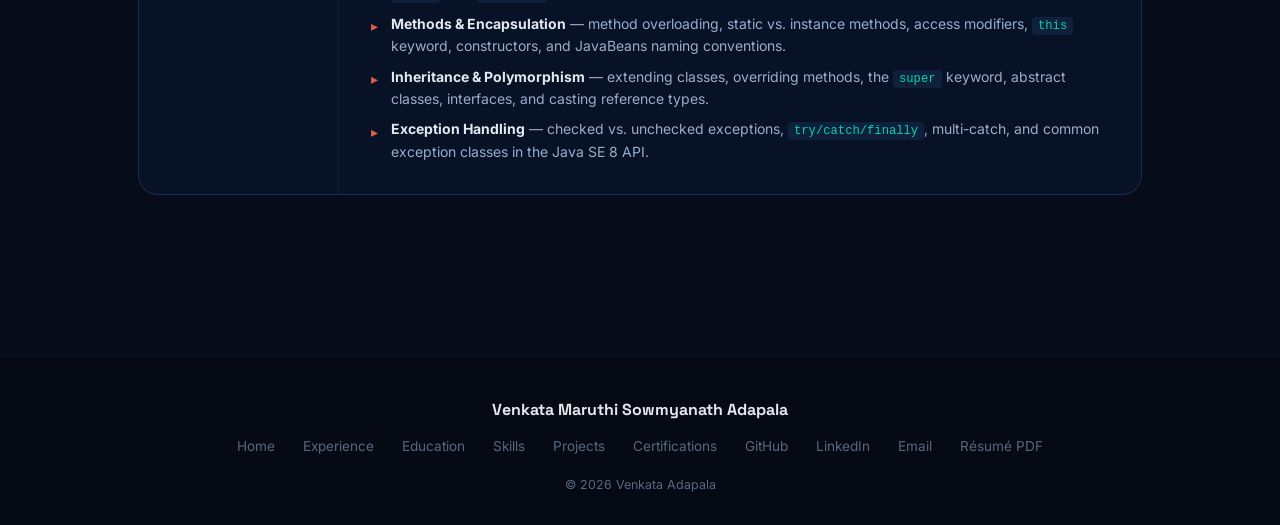
==== commit 053d43ae: "fix: restore inline text flow in flex bullet lists - display: flex on <li> and .programme-detail-row" ====
--- a/certifications.html
+++ b/certifications.html
@@ -142,9 +142,8 @@
         gap: 0.6rem;
       }
       .domain-list li {
-        display: flex;
-        align-items: flex-start;
-        gap: 9px;
+        position: relative;
+        padding-left: 1.25rem;
         font-size: 0.875rem;
         color: var(--text-dim);
         line-height: 1.5;
@@ -152,8 +151,9 @@
       .domain-list li::before {
         content: '▸';
         color: var(--teal);
-        flex-shrink: 0;
-        margin-top: 2px;
+        position: absolute;
+        left: 0;
+        top: 0.175em;
       }
       .cert-detail-card.oracle .domain-list li::before { color: #e05c44; }
       .domain-list li strong { color: var(--text); }
--- a/style.css
+++ b/style.css
@@ -602,14 +602,13 @@
 }
 .feature-list { list-style: none; display: grid; gap: 0.65rem; margin-bottom: 1.5rem; }
 .feature-list li {
-  display: flex;
-  gap: 9px;
-  align-items: flex-start;
+  position: relative;
+  padding-left: 1.25rem;
   font-size: 0.9rem;
   color: var(--text-dim);
   line-height: 1.55;
 }
-.feature-list li::before { content:'▸'; color:var(--teal); flex-shrink:0; margin-top:2px; }
+.feature-list li::before { content:'▸'; color:var(--teal); position:absolute; left:0; top:0.175em; }
 .feature-list li strong { color: var(--text); }
 
 /* Project metrics bar */
@@ -750,14 +749,13 @@
 }
 .timeline-list { list-style: none; display: grid; gap: 0.6rem; }
 .timeline-list li {
-  display: flex;
-  gap: 9px;
-  align-items: flex-start;
+  position: relative;
+  padding-left: 1.25rem;
   font-size: 0.9rem;
   color: var(--text-dim);
   line-height: 1.55;
 }
-.timeline-list li::before { content:'▸'; color:var(--accent); flex-shrink:0; margin-top:2px; }
+.timeline-list li::before { content:'▸'; color:var(--accent); position:absolute; left:0; top:0.175em; }
 .timeline-list li strong { color: var(--text); }
 .timeline-badge {
   display: inline-flex;
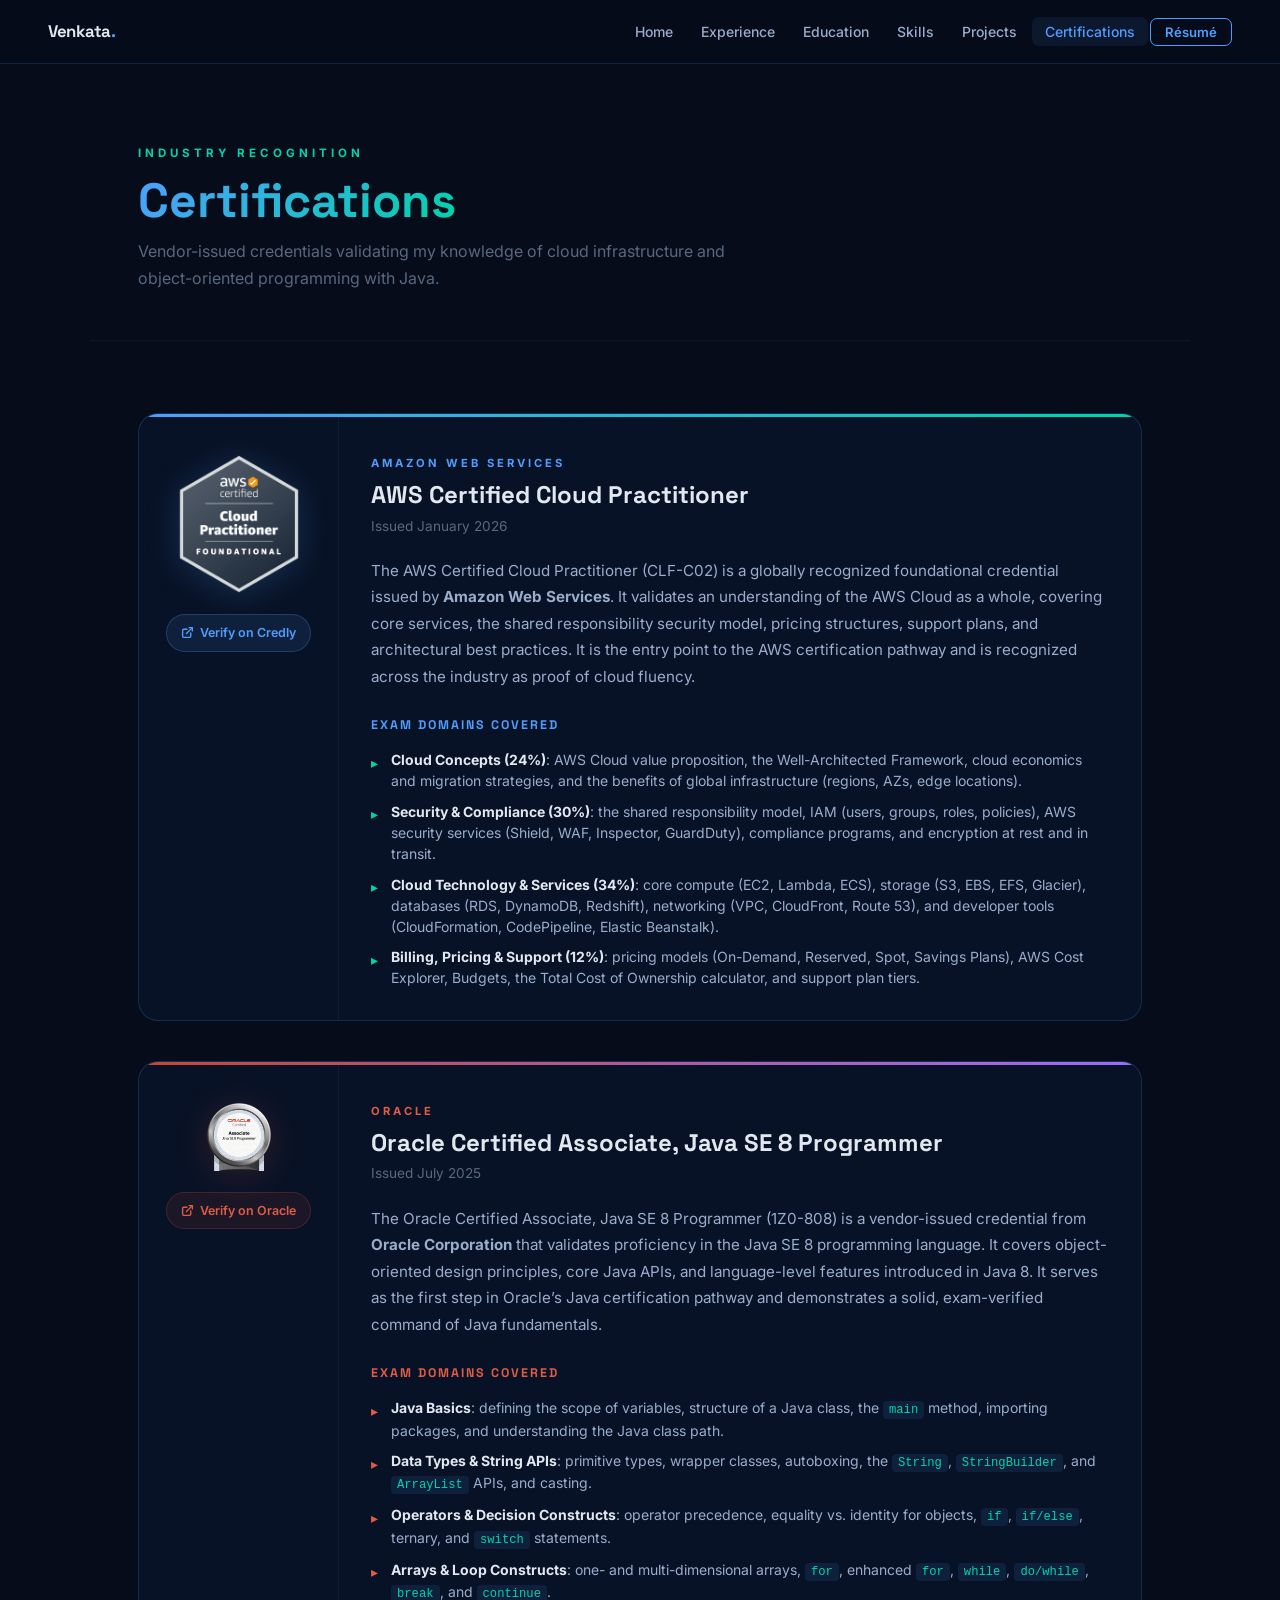
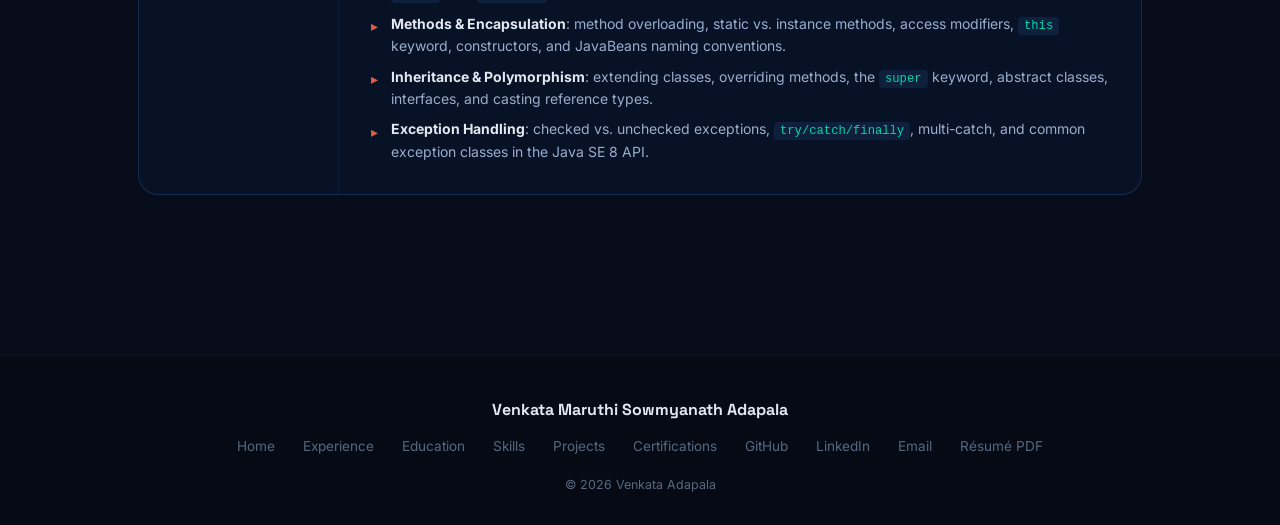
==== commit 724afcb6: "fix: replace all em dashes with context-appropriate punctuation - Removed every `&mdash;` across all" ====
--- a/certifications.html
+++ b/certifications.html
@@ -241,7 +241,7 @@
               <p class="cert-detail-desc">
                 The AWS Certified Cloud Practitioner (CLF-C02) is a globally recognized
                 foundational credential issued by <strong>Amazon Web Services</strong>.
-                It validates an understanding of the AWS Cloud as a whole &mdash; covering
+                It validates an understanding of the AWS Cloud as a whole, covering
                 core services, the shared responsibility security model, pricing structures,
                 support plans, and architectural best practices. It is the entry point to
                 the AWS certification pathway and is recognized across the industry as
@@ -251,24 +251,24 @@
               <p class="cert-domains-heading">Exam Domains Covered</p>
               <ul class="domain-list">
                 <li>
-                  <strong>Cloud Concepts (24%)</strong> &mdash; AWS Cloud value proposition,
+                  <strong>Cloud Concepts (24%)</strong>: AWS Cloud value proposition,
                   the Well-Architected Framework, cloud economics and migration strategies,
                   and the benefits of global infrastructure (regions, AZs, edge locations).
                 </li>
                 <li>
-                  <strong>Security &amp; Compliance (30%)</strong> &mdash; the shared
+                  <strong>Security &amp; Compliance (30%)</strong>: the shared
                   responsibility model, IAM (users, groups, roles, policies), AWS security
                   services (Shield, WAF, Inspector, GuardDuty), compliance programs, and
                   encryption at rest and in transit.
                 </li>
                 <li>
-                  <strong>Cloud Technology &amp; Services (34%)</strong> &mdash; core compute
+                  <strong>Cloud Technology &amp; Services (34%)</strong>: core compute
                   (EC2, Lambda, ECS), storage (S3, EBS, EFS, Glacier), databases (RDS, DynamoDB,
                   Redshift), networking (VPC, CloudFront, Route 53), and developer tools
                   (CloudFormation, CodePipeline, Elastic Beanstalk).
                 </li>
                 <li>
-                  <strong>Billing, Pricing &amp; Support (12%)</strong> &mdash; pricing models
+                  <strong>Billing, Pricing &amp; Support (12%)</strong>: pricing models
                   (On-Demand, Reserved, Spot, Savings Plans), AWS Cost Explorer, Budgets, the
                   Total Cost of Ownership calculator, and support plan tiers.
                 </li>
@@ -317,38 +317,38 @@
               <p class="cert-domains-heading">Exam Domains Covered</p>
               <ul class="domain-list">
                 <li>
-                  <strong>Java Basics</strong> &mdash; defining the scope of variables,
+                  <strong>Java Basics</strong>: defining the scope of variables,
                   structure of a Java class, the <code>main</code> method, importing
                   packages, and understanding the Java class path.
                 </li>
                 <li>
-                  <strong>Data Types &amp; String APIs</strong> &mdash; primitive types,
+                  <strong>Data Types &amp; String APIs</strong>: primitive types,
                   wrapper classes, autoboxing, the <code>String</code>,
                   <code>StringBuilder</code>, and <code>ArrayList</code> APIs, and casting.
                 </li>
                 <li>
-                  <strong>Operators &amp; Decision Constructs</strong> &mdash; operator
+                  <strong>Operators &amp; Decision Constructs</strong>: operator
                   precedence, equality vs. identity for objects, <code>if</code>,
                   <code>if/else</code>, ternary, and <code>switch</code> statements.
                 </li>
                 <li>
-                  <strong>Arrays &amp; Loop Constructs</strong> &mdash; one- and
+                  <strong>Arrays &amp; Loop Constructs</strong>: one- and
                   multi-dimensional arrays, <code>for</code>, enhanced <code>for</code>,
                   <code>while</code>, <code>do/while</code>, <code>break</code>, and
                   <code>continue</code>.
                 </li>
                 <li>
-                  <strong>Methods &amp; Encapsulation</strong> &mdash; method overloading,
+                  <strong>Methods &amp; Encapsulation</strong>: method overloading,
                   static vs. instance methods, access modifiers, <code>this</code> keyword,
                   constructors, and JavaBeans naming conventions.
                 </li>
                 <li>
-                  <strong>Inheritance &amp; Polymorphism</strong> &mdash; extending classes,
+                  <strong>Inheritance &amp; Polymorphism</strong>: extending classes,
                   overriding methods, the <code>super</code> keyword, abstract classes,
                   interfaces, and casting reference types.
                 </li>
                 <li>
-                  <strong>Exception Handling</strong> &mdash; checked vs. unchecked exceptions,
+                  <strong>Exception Handling</strong>: checked vs. unchecked exceptions,
                   <code>try/catch/finally</code>, multi-catch, and common exception classes
                   in the Java SE 8 API.
                 </li>
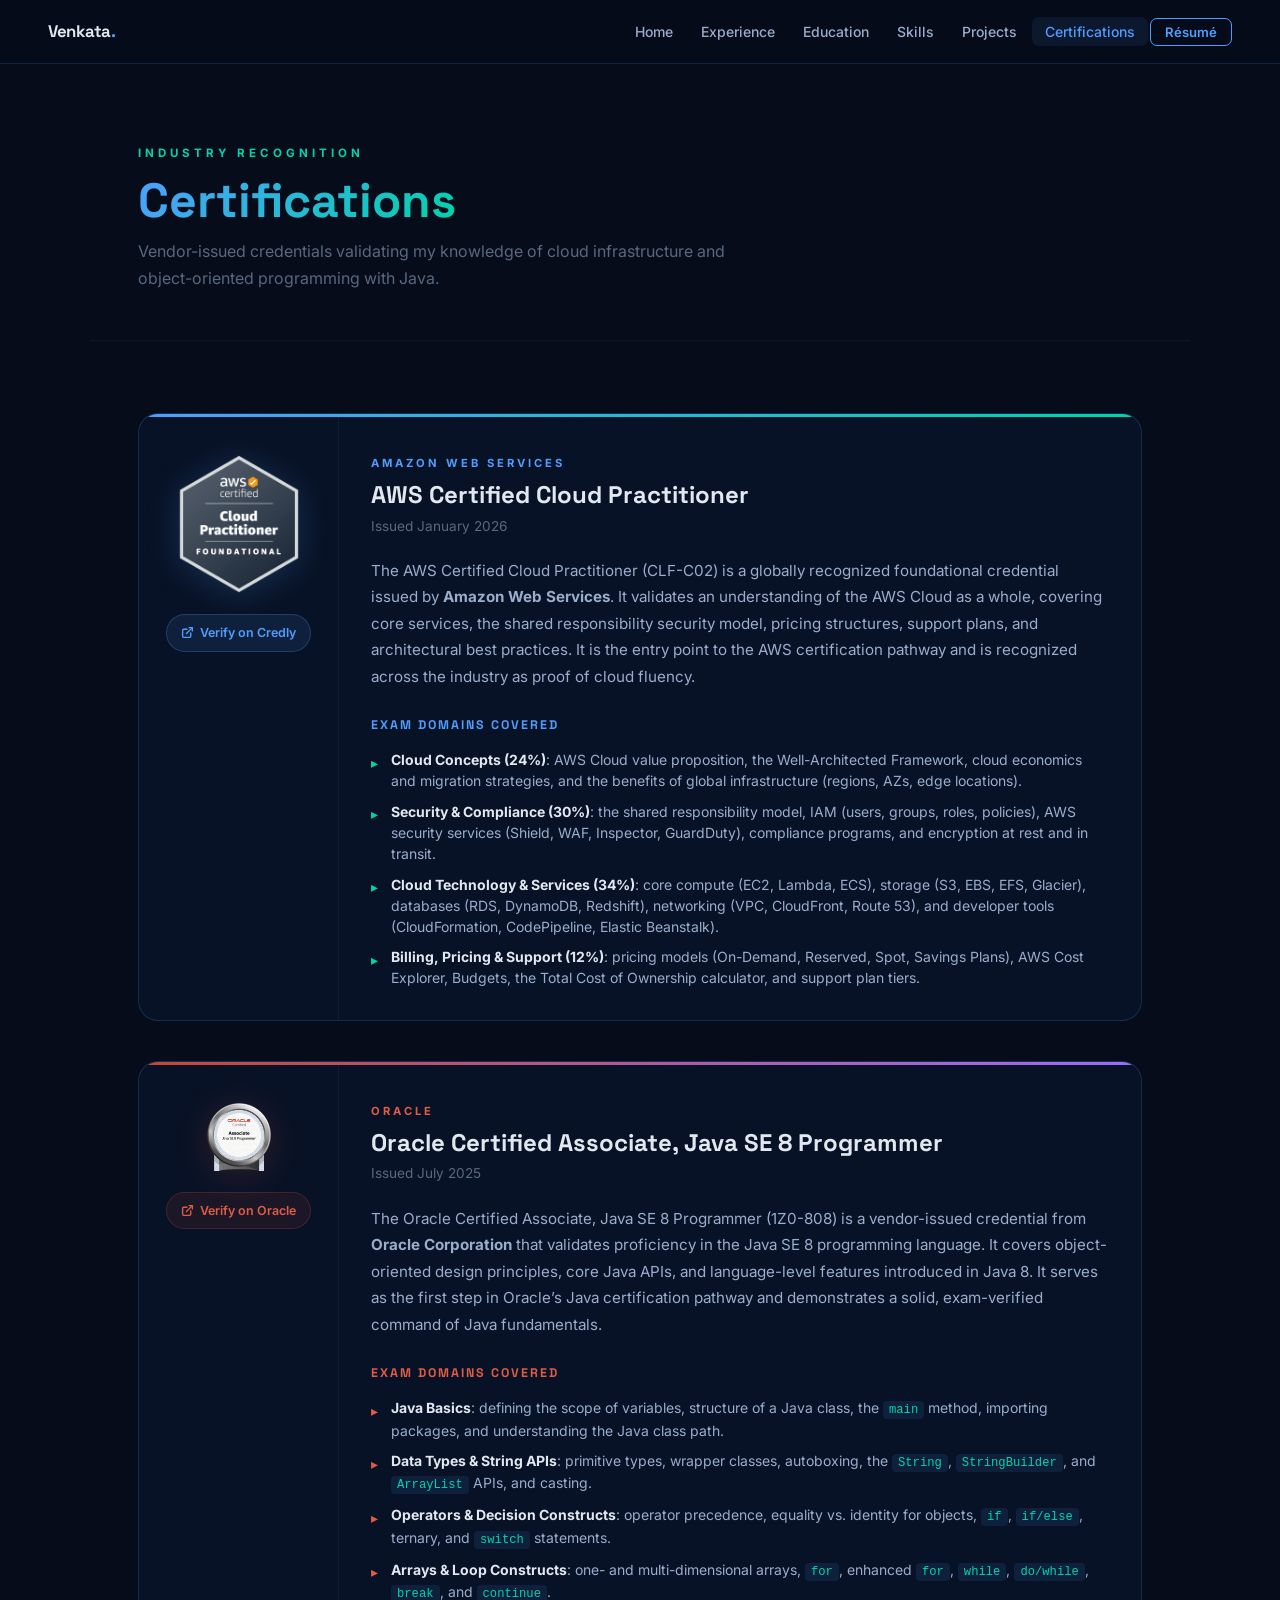
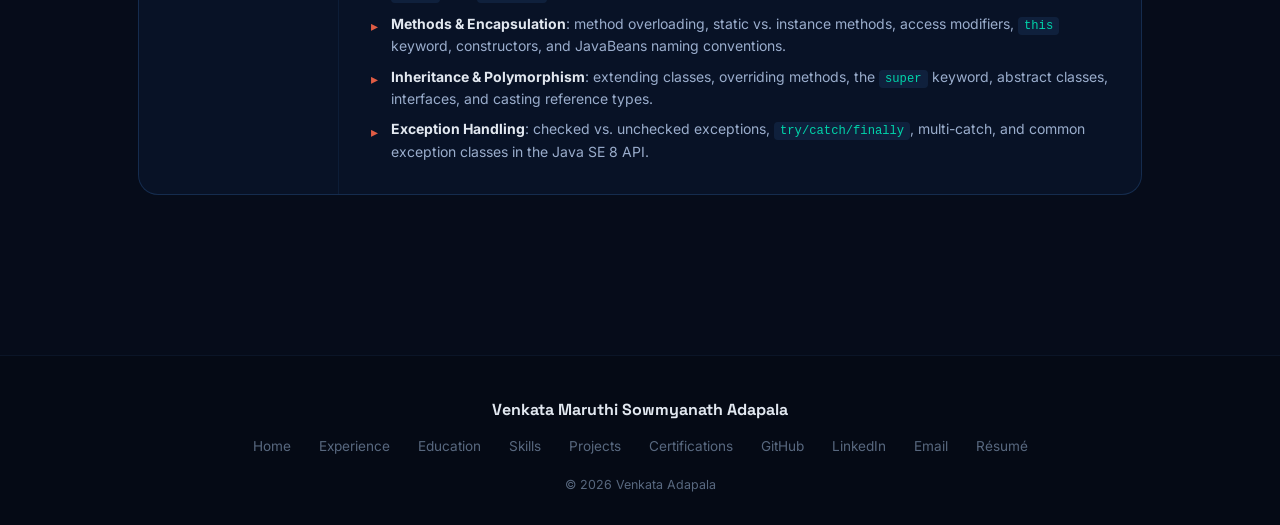
==== commit e53b5c95: "fix: ensure that the resume links link to the updated resume" ====
--- a/certifications.html
+++ b/certifications.html
@@ -187,7 +187,7 @@
         <li><a href="skills.html">Skills</a></li>
         <li><a href="projects.html">Projects</a></li>
         <li><a href="certifications.html" class="active">Certifications</a></li>
-        <li><a href="assets/Resume.pdf" class="nav-resume" target="_blank" rel="noopener">R&eacute;sum&eacute;</a></li>
+        <li><a href="assets/Resume_R-0000168720.pdf" class="nav-resume" target="_blank" rel="noopener">R&eacute;sum&eacute;</a></li>
       </ul>
       <button class="hamburger" id="hamburger" aria-label="Toggle navigation">
         <span></span><span></span><span></span>
@@ -373,7 +373,7 @@
         <a href="https://github.com/AvianSilk" target="_blank" rel="noopener">GitHub</a>
         <a href="https://www.linkedin.com/in/venkata-adapala/" target="_blank" rel="noopener">LinkedIn</a>
         <a href="mailto:avmsowmyanath8@gmail.com">Email</a>
-        <a href="assets/Resume.pdf" target="_blank" rel="noopener">R&eacute;sum&eacute; PDF</a>
+        <a href="assets/Resume_R-0000168720.pdf" target="_blank" rel="noopener">R&eacute;sum&eacute;</a>
       </div>
       <div class="footer-copy">&copy; <span id="year"></span> Venkata Adapala</div>
     </footer>
